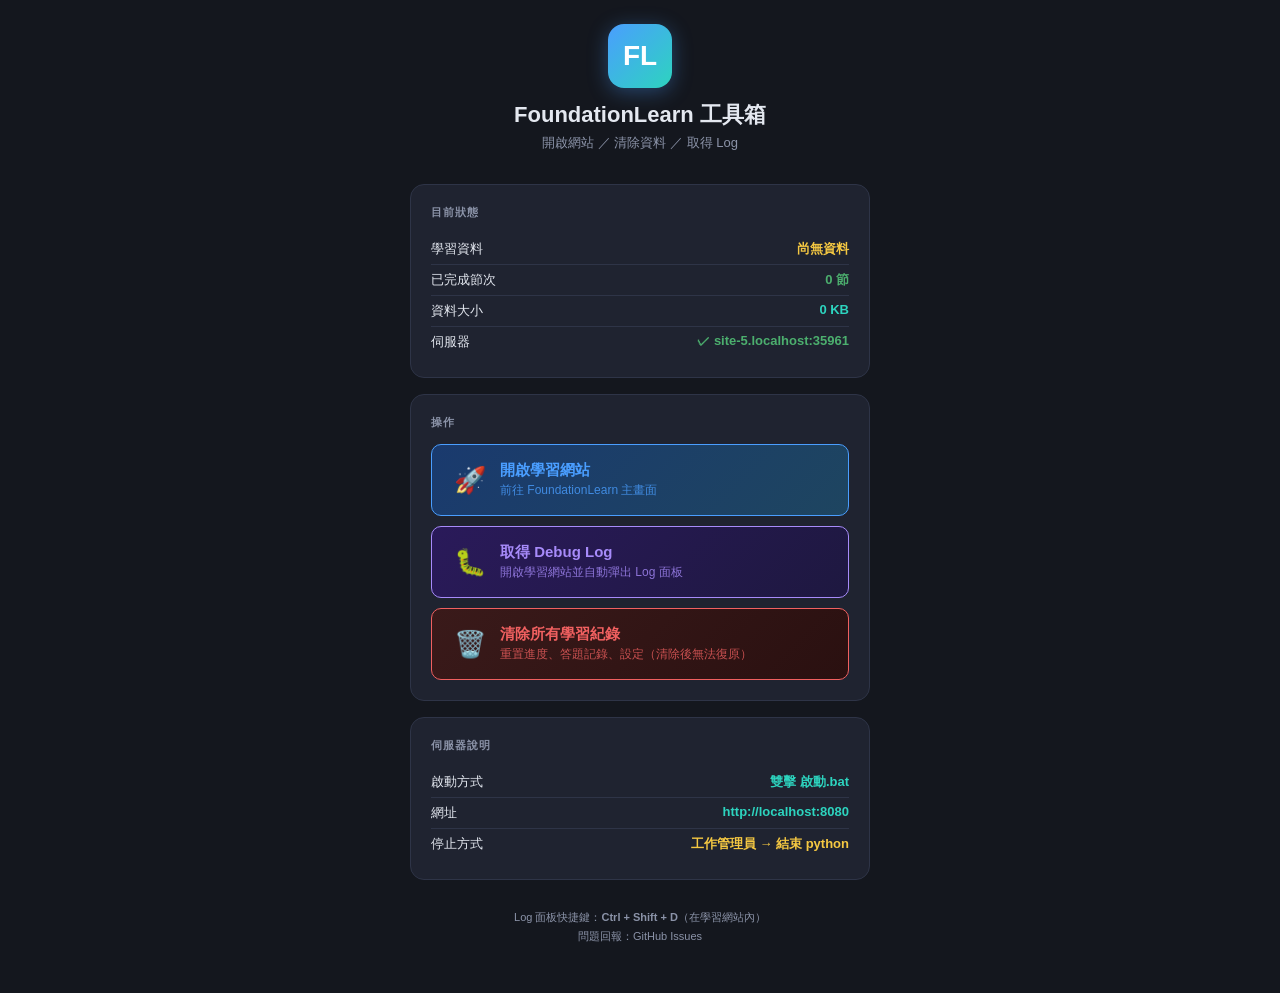
==== tool.html @ 782f3823 "新增工具箱：啟動.bat + tool.html + debug 面板自動開啟 - 啟動.bat：雙擊自動啟動 python HTTP server（port 8080）並開啟瀏覽器 - tool.h" ====
<!DOCTYPE html>
<html lang="zh-TW">
<head>
  <meta charset="UTF-8">
  <meta name="viewport" content="width=device-width, initial-scale=1.0">
  <title>FoundationLearn 工具箱</title>
  <style>
    :root {
      --bg:    #14171e;
      --card:  #1f2330;
      --input: #252a38;
      --border:#2e3447;
      --text:  #e4e8f0;
      --muted: #8b93a8;
      --blue:  #4a9eff;
      --teal:  #2dd4bf;
      --green: #4caf6e;
      --red:   #f06060;
      --gold:  #f5c842;
      --radius:14px;
    }
    * { box-sizing: border-box; margin: 0; padding: 0; }
    body {
      background: var(--bg);
      color: var(--text);
      font-family: -apple-system, "Noto Sans TC", "PingFang TC", "Microsoft JhengHei", sans-serif;
      min-height: 100vh;
      display: flex; flex-direction: column; align-items: center;
      padding: 24px 16px 48px;
    }

    /* ── Header ── */
    .header {
      text-align: center;
      margin-bottom: 32px;
    }
    .logo {
      width: 64px; height: 64px;
      background: linear-gradient(135deg, var(--blue), var(--teal));
      border-radius: 16px;
      display: flex; align-items: center; justify-content: center;
      font-size: 28px; font-weight: 900; color: #fff;
      margin: 0 auto 12px;
      box-shadow: 0 4px 20px rgba(74,158,255,0.35);
    }
    h1 { font-size: 22px; font-weight: 700; }
    .sub { color: var(--muted); font-size: 13px; margin-top: 4px; }

    /* ── Cards ── */
    .card {
      width: 100%; max-width: 460px;
      background: var(--card);
      border: 1px solid var(--border);
      border-radius: var(--radius);
      padding: 20px;
      margin-bottom: 16px;
    }
    .card-title {
      font-size: 11px; font-weight: 700; text-transform: uppercase;
      letter-spacing: 1px; color: var(--muted);
      margin-bottom: 14px;
    }

    /* ── Status row ── */
    .status-row {
      display: flex; justify-content: space-between;
      font-size: 13px; padding: 6px 0;
      border-bottom: 1px solid var(--border);
    }
    .status-row:last-child { border-bottom: none; }
    .status-val { color: var(--teal); font-weight: 600; }
    .status-val.warn { color: var(--gold); }
    .status-val.ok   { color: var(--green); }

    /* ── Buttons ── */
    .btn {
      display: flex; align-items: center; gap: 12px;
      width: 100%;
      padding: 16px 20px;
      border-radius: 10px;
      border: none; cursor: pointer;
      font-family: inherit; font-size: 15px; font-weight: 600;
      text-align: left;
      transition: filter 0.15s, transform 0.1s;
      margin-bottom: 10px;
      text-decoration: none;
    }
    .btn:last-child { margin-bottom: 0; }
    .btn:active { transform: scale(0.98); }
    .btn:hover  { filter: brightness(1.1); }

    .btn-icon {
      font-size: 26px; min-width: 36px; text-align: center;
      line-height: 1;
    }
    .btn-text { display: flex; flex-direction: column; }
    .btn-label { font-size: 15px; font-weight: 700; }
    .btn-desc  { font-size: 12px; font-weight: 400; margin-top: 2px; opacity: 0.8; }

    .btn-open {
      background: linear-gradient(135deg, #1a3a6e, #1e4560);
      border: 1px solid var(--blue);
      color: var(--blue);
    }
    .btn-log {
      background: linear-gradient(135deg, #2a1a5a, #1e1840);
      border: 1px solid #a78bfa;
      color: #a78bfa;
    }
    .btn-clear {
      background: linear-gradient(135deg, #3a1a1a, #2a1010);
      border: 1px solid var(--red);
      color: var(--red);
    }
    .btn-stop {
      background: var(--input);
      border: 1px solid var(--border);
      color: var(--muted);
      font-size: 13px; padding: 10px 16px;
    }

    /* ── Toast ── */
    #toast {
      position: fixed; bottom: 24px; left: 50%; transform: translateX(-50%) translateY(80px);
      background: var(--card); border: 1px solid var(--border);
      border-radius: 8px; padding: 10px 20px;
      font-size: 13px; color: var(--text);
      transition: transform 0.3s, opacity 0.3s;
      opacity: 0; pointer-events: none;
      box-shadow: 0 4px 20px rgba(0,0,0,0.5);
      white-space: nowrap;
    }
    #toast.show { transform: translateX(-50%) translateY(0); opacity: 1; }

    /* ── Confirm overlay ── */
    #confirm-overlay {
      display: none;
      position: fixed; inset: 0;
      background: rgba(0,0,0,0.75);
      align-items: center; justify-content: center;
      z-index: 999;
    }
    #confirm-overlay.show { display: flex; }
    .confirm-box {
      background: var(--card);
      border: 1px solid var(--border);
      border-radius: var(--radius);
      padding: 28px 24px;
      max-width: 340px; width: 90%;
      text-align: center;
    }
    .confirm-icon { font-size: 40px; margin-bottom: 12px; }
    .confirm-title { font-size: 17px; font-weight: 700; margin-bottom: 8px; }
    .confirm-desc  { font-size: 13px; color: var(--muted); margin-bottom: 24px; line-height: 1.6; }
    .confirm-btns { display: flex; gap: 10px; }
    .confirm-btns button {
      flex: 1; padding: 12px;
      border-radius: 8px; border: none;
      font-family: inherit; font-size: 14px; font-weight: 600;
      cursor: pointer;
    }
    .btn-cancel-sm { background: var(--input); color: var(--text); }
    .btn-danger-sm { background: var(--red);   color: #fff; }

    /* ── Footer ── */
    .footer {
      margin-top: 12px; font-size: 11px; color: var(--muted);
      text-align: center; max-width: 460px; line-height: 1.7;
    }
  </style>
</head>
<body>

  <!-- Header -->
  <div class="header">
    <div class="logo">FL</div>
    <h1>FoundationLearn 工具箱</h1>
    <p class="sub">開啟網站 ／ 清除資料 ／ 取得 Log</p>
  </div>

  <!-- Status Card -->
  <div class="card" id="status-card">
    <div class="card-title">目前狀態</div>
    <div class="status-row">
      <span>學習資料</span>
      <span class="status-val" id="st-data">讀取中…</span>
    </div>
    <div class="status-row">
      <span>已完成節次</span>
      <span class="status-val ok" id="st-done">—</span>
    </div>
    <div class="status-row">
      <span>資料大小</span>
      <span class="status-val" id="st-size">—</span>
    </div>
    <div class="status-row">
      <span>伺服器</span>
      <span class="status-val" id="st-server">偵測中…</span>
    </div>
  </div>

  <!-- Actions Card -->
  <div class="card">
    <div class="card-title">操作</div>

    <!-- Open App -->
    <a class="btn btn-open" href="index.html" id="btn-open">
      <span class="btn-icon">🚀</span>
      <span class="btn-text">
        <span class="btn-label">開啟學習網站</span>
        <span class="btn-desc">前往 FoundationLearn 主畫面</span>
      </span>
    </a>

    <!-- Get Log -->
    <a class="btn btn-log" href="index.html#debug" id="btn-log">
      <span class="btn-icon">🐛</span>
      <span class="btn-text">
        <span class="btn-label">取得 Debug Log</span>
        <span class="btn-desc">開啟學習網站並自動彈出 Log 面板</span>
      </span>
    </a>

    <!-- Clear Data -->
    <button class="btn btn-clear" id="btn-clear" onclick="askClear()">
      <span class="btn-icon">🗑️</span>
      <span class="btn-text">
        <span class="btn-label">清除所有學習紀錄</span>
        <span class="btn-desc">重置進度、答題記錄、設定（清除後無法復原）</span>
      </span>
    </button>
  </div>

  <!-- Server Help Card -->
  <div class="card">
    <div class="card-title">伺服器說明</div>
    <div class="status-row">
      <span>啟動方式</span>
      <span class="status-val">雙擊 啟動.bat</span>
    </div>
    <div class="status-row">
      <span>網址</span>
      <span class="status-val">http://localhost:8080</span>
    </div>
    <div class="status-row">
      <span>停止方式</span>
      <span class="status-val warn">工作管理員 → 結束 python</span>
    </div>
  </div>

  <!-- Confirm Overlay -->
  <div id="confirm-overlay">
    <div class="confirm-box">
      <div class="confirm-icon">⚠️</div>
      <div class="confirm-title">確認清除所有學習資料？</div>
      <div class="confirm-desc">
        這個動作會刪除你的<strong>所有進度、答題記錄與設定</strong>，
        清除後<strong>無法復原</strong>。確定要繼續嗎？
      </div>
      <div class="confirm-btns">
        <button class="btn-cancel-sm" onclick="cancelClear()">取消</button>
        <button class="btn-danger-sm" onclick="doClear()">確認清除</button>
      </div>
    </div>
  </div>

  <!-- Toast -->
  <div id="toast"></div>

  <!-- Footer -->
  <p class="footer">
    Log 面板快捷鍵：<strong>Ctrl + Shift + D</strong>（在學習網站內）<br>
    問題回報：GitHub Issues
  </p>

<script>
  // ── Status detection ───────────────────────────────────────────
  function refreshStatus() {
    const raw = localStorage.getItem('fl_v1');
    const stData = document.getElementById('st-data');
    const stDone = document.getElementById('st-done');
    const stSize = document.getElementById('st-size');

    if (!raw) {
      stData.textContent = '尚無資料';
      stData.className = 'status-val warn';
      stDone.textContent = '0 節';
      stSize.textContent = '0 KB';
      return;
    }
    try {
      const d = JSON.parse(raw);
      const sessions = d.sessions || {};
      const done = Object.values(sessions).filter(s => s.completed).length;
      stData.textContent = '✓ 有資料';
      stData.className = 'status-val ok';
      stDone.textContent = done + ' 節';
      stSize.textContent = (raw.length / 1024).toFixed(1) + ' KB';
    } catch {
      stData.textContent = '格式異常';
      stData.className = 'status-val warn';
    }
  }

  // ── Server ping ────────────────────────────────────────────────
  function checkServer() {
    const el = document.getElementById('st-server');
    // If this page loaded, server is obviously up
    if (location.protocol === 'http:' && location.hostname === 'localhost') {
      el.textContent = '✓ 運行中 (' + location.port + ')';
      el.className = 'status-val ok';
    } else if (location.protocol === 'file:') {
      el.textContent = '⚠ 透過 file:// 開啟';
      el.className = 'status-val warn';
      // Adjust links to still work
      document.getElementById('btn-open').href = 'index.html';
      document.getElementById('btn-log').href  = 'index.html#debug';
    } else {
      el.textContent = '✓ ' + location.host;
      el.className = 'status-val ok';
    }
  }

  // ── Clear flow ─────────────────────────────────────────────────
  function askClear() {
    document.getElementById('confirm-overlay').classList.add('show');
  }
  function cancelClear() {
    document.getElementById('confirm-overlay').classList.remove('show');
  }
  function doClear() {
    localStorage.removeItem('fl_v1');
    // Also clear any session-draft keys
    const toRemove = [];
    for (let i = 0; i < localStorage.length; i++) {
      const k = localStorage.key(i);
      if (k && k.startsWith('fl_')) toRemove.push(k);
    }
    toRemove.forEach(k => localStorage.removeItem(k));

    document.getElementById('confirm-overlay').classList.remove('show');
    refreshStatus();
    toast('✓ 所有學習資料已清除');
  }

  // ── Toast ──────────────────────────────────────────────────────
  function toast(msg) {
    const t = document.getElementById('toast');
    t.textContent = msg;
    t.classList.add('show');
    clearTimeout(t._t);
    t._t = setTimeout(() => t.classList.remove('show'), 3000);
  }

  // ── Init ───────────────────────────────────────────────────────
  refreshStatus();
  checkServer();
</script>
</body>
</html>
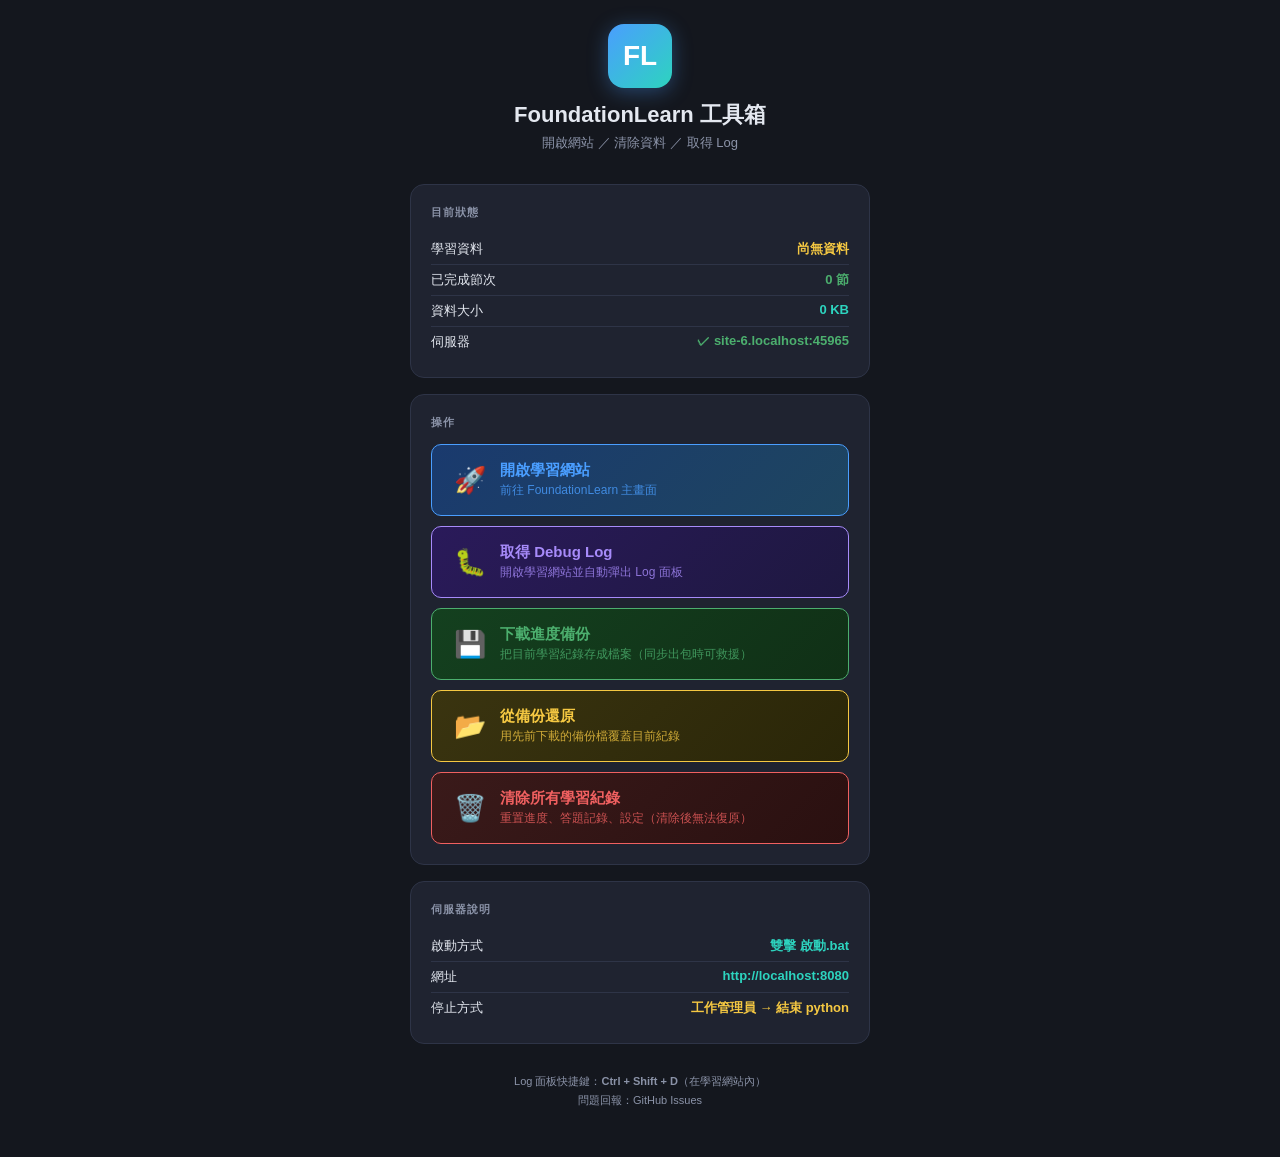
==== commit 03782013: "優化 Batch 1：淺色模式/字級 + 資源頁（公式/術語/現場連結）+ 備份還原 #11 外觀：設定頁可切深/淺色護眼主題、三段閱讀字級（#main zoom），開機套用、跟 Drive 同步 #" ====
--- a/tool.html
+++ b/tool.html
@@ -112,6 +112,16 @@
       border: 1px solid var(--red);
       color: var(--red);
     }
+    .btn-backup {
+      background: linear-gradient(135deg, #14401f, #103016);
+      border: 1px solid var(--green);
+      color: var(--green);
+    }
+    .btn-restore {
+      background: linear-gradient(135deg, #3a3410, #2a2608);
+      border: 1px solid var(--gold);
+      color: var(--gold);
+    }
     .btn-stop {
       background: var(--input);
       border: 1px solid var(--border);
@@ -220,6 +230,25 @@
         <span class="btn-desc">開啟學習網站並自動彈出 Log 面板</span>
       </span>
     </a>
+
+    <!-- Backup -->
+    <button class="btn btn-backup" id="btn-backup" onclick="doBackup()">
+      <span class="btn-icon">💾</span>
+      <span class="btn-text">
+        <span class="btn-label">下載進度備份</span>
+        <span class="btn-desc">把目前學習紀錄存成檔案（同步出包時可救援）</span>
+      </span>
+    </button>
+
+    <!-- Restore -->
+    <button class="btn btn-restore" id="btn-restore" onclick="document.getElementById('restore-file').click()">
+      <span class="btn-icon">📂</span>
+      <span class="btn-text">
+        <span class="btn-label">從備份還原</span>
+        <span class="btn-desc">用先前下載的備份檔覆蓋目前紀錄</span>
+      </span>
+    </button>
+    <input type="file" id="restore-file" accept=".json" style="display:none" onchange="doRestore(this)">
 
     <!-- Clear Data -->
     <button class="btn btn-clear" id="btn-clear" onclick="askClear()">
@@ -343,6 +372,37 @@
     toast('✓ 所有學習資料已清除');
   }
 
+  // ── Backup / Restore ───────────────────────────────────────────
+  function doBackup() {
+    const raw = localStorage.getItem('fl_v1');
+    if (!raw) { toast('⚠ 目前沒有可備份的資料'); return; }
+    const blob = new Blob([raw], { type: 'application/json' });
+    const a = document.createElement('a');
+    a.href = URL.createObjectURL(blob);
+    a.download = 'foundationlearn_backup_' + new Date().toISOString().slice(0,10) + '.json';
+    a.click();
+    URL.revokeObjectURL(a.href);
+    toast('💾 已下載進度備份');
+  }
+  function doRestore(input) {
+    const file = input.files[0];
+    if (!file) return;
+    const reader = new FileReader();
+    reader.onload = e => {
+      try {
+        const data = JSON.parse(e.target.result);
+        if (typeof data !== 'object' || !('sessions' in data)) throw new Error('格式不符');
+        localStorage.setItem('fl_v1', JSON.stringify(data));
+        refreshStatus();
+        toast('✓ 已從備份還原，請重新開啟學習網站');
+      } catch (err) {
+        toast('✗ 還原失敗：檔案格式不正確');
+      }
+      input.value = '';
+    };
+    reader.readAsText(file);
+  }
+
   // ── Toast ──────────────────────────────────────────────────────
   function toast(msg) {
     const t = document.getElementById('toast');
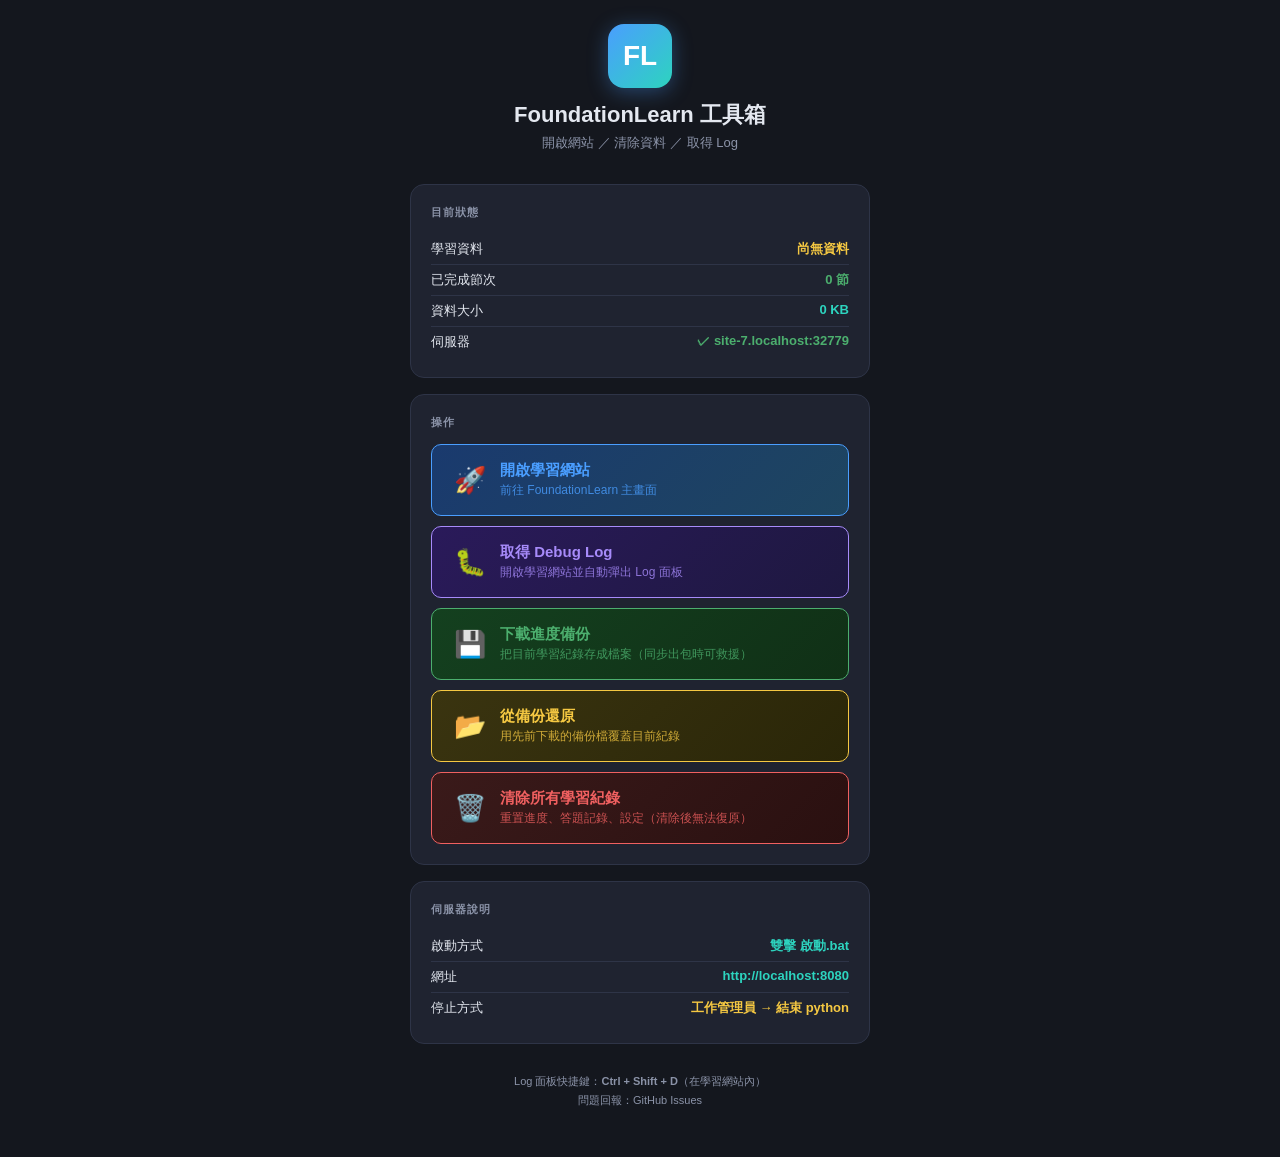
==== commit 72b247aa: "33 個 bug fix + 優化（穩定性／資料安全／iPad／離線） 經 3-agent 審計 + 逐項讀碼核實 + 對抗式 diff review（0 critical/major）。  HIGH" ====
--- a/tool.html
+++ b/tool.html
@@ -388,10 +388,11 @@
     const file = input.files[0];
     if (!file) return;
     const reader = new FileReader();
+    reader.onerror = () => { toast('✗ 讀檔失敗，請再試一次'); input.value = ''; };
     reader.onload = e => {
       try {
         const data = JSON.parse(e.target.result);
-        if (typeof data !== 'object' || !('sessions' in data)) throw new Error('格式不符');
+        if (!data || typeof data !== 'object' || typeof data.sessions !== 'object' || data.sessions === null) throw new Error('格式不符');
         localStorage.setItem('fl_v1', JSON.stringify(data));
         refreshStatus();
         toast('✓ 已從備份還原，請重新開啟學習網站');
